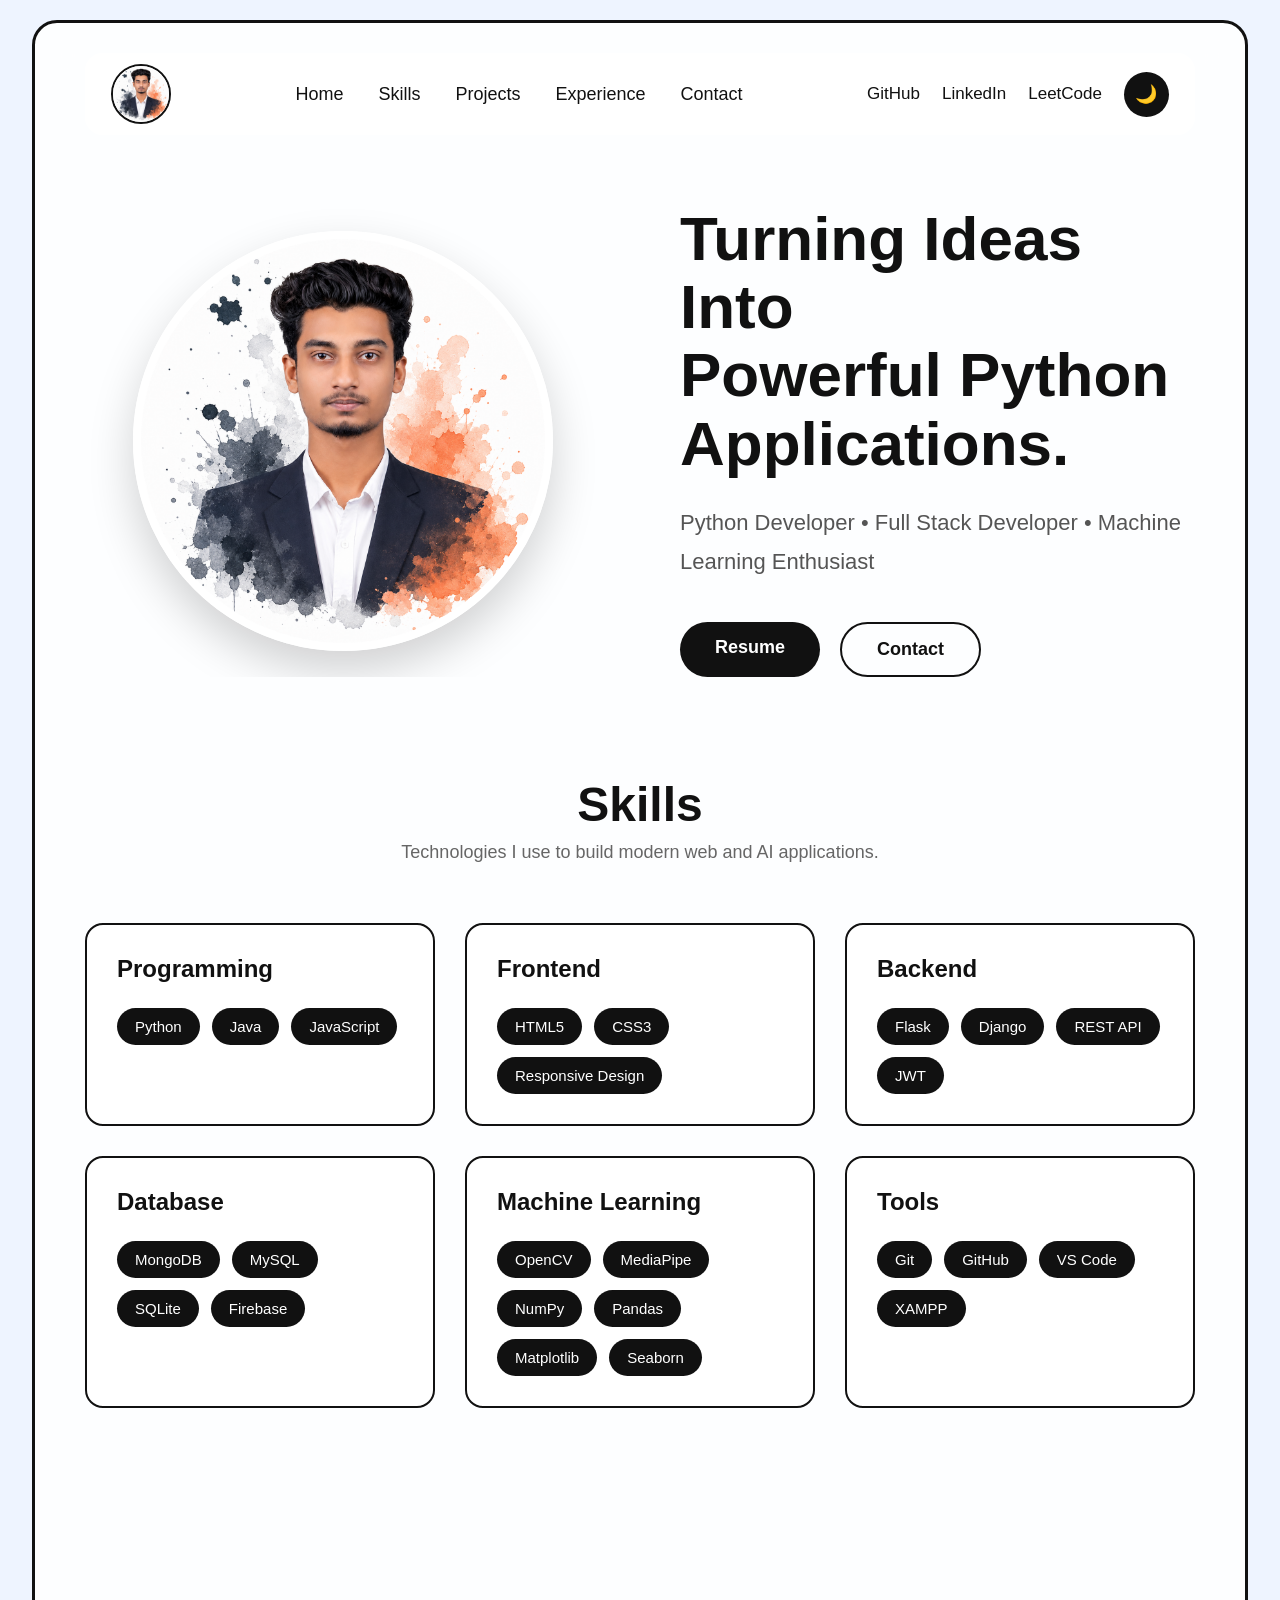
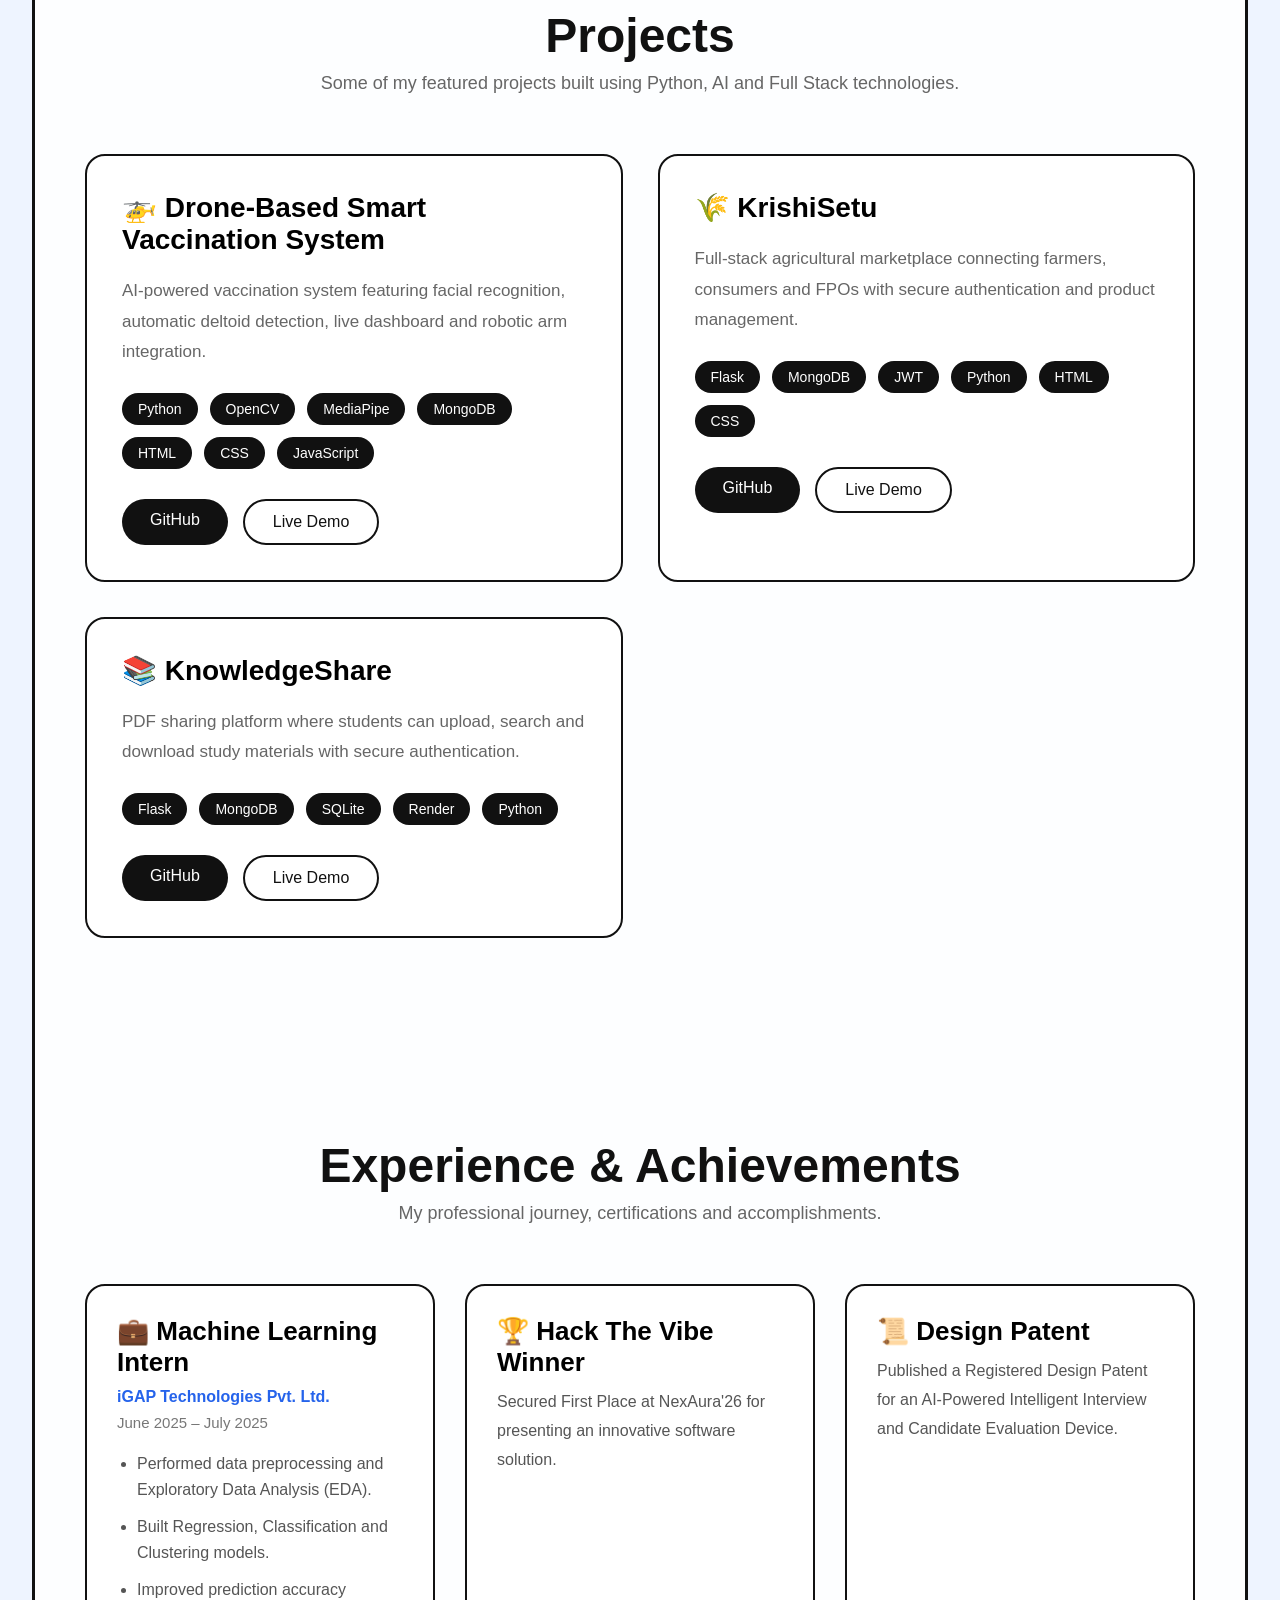
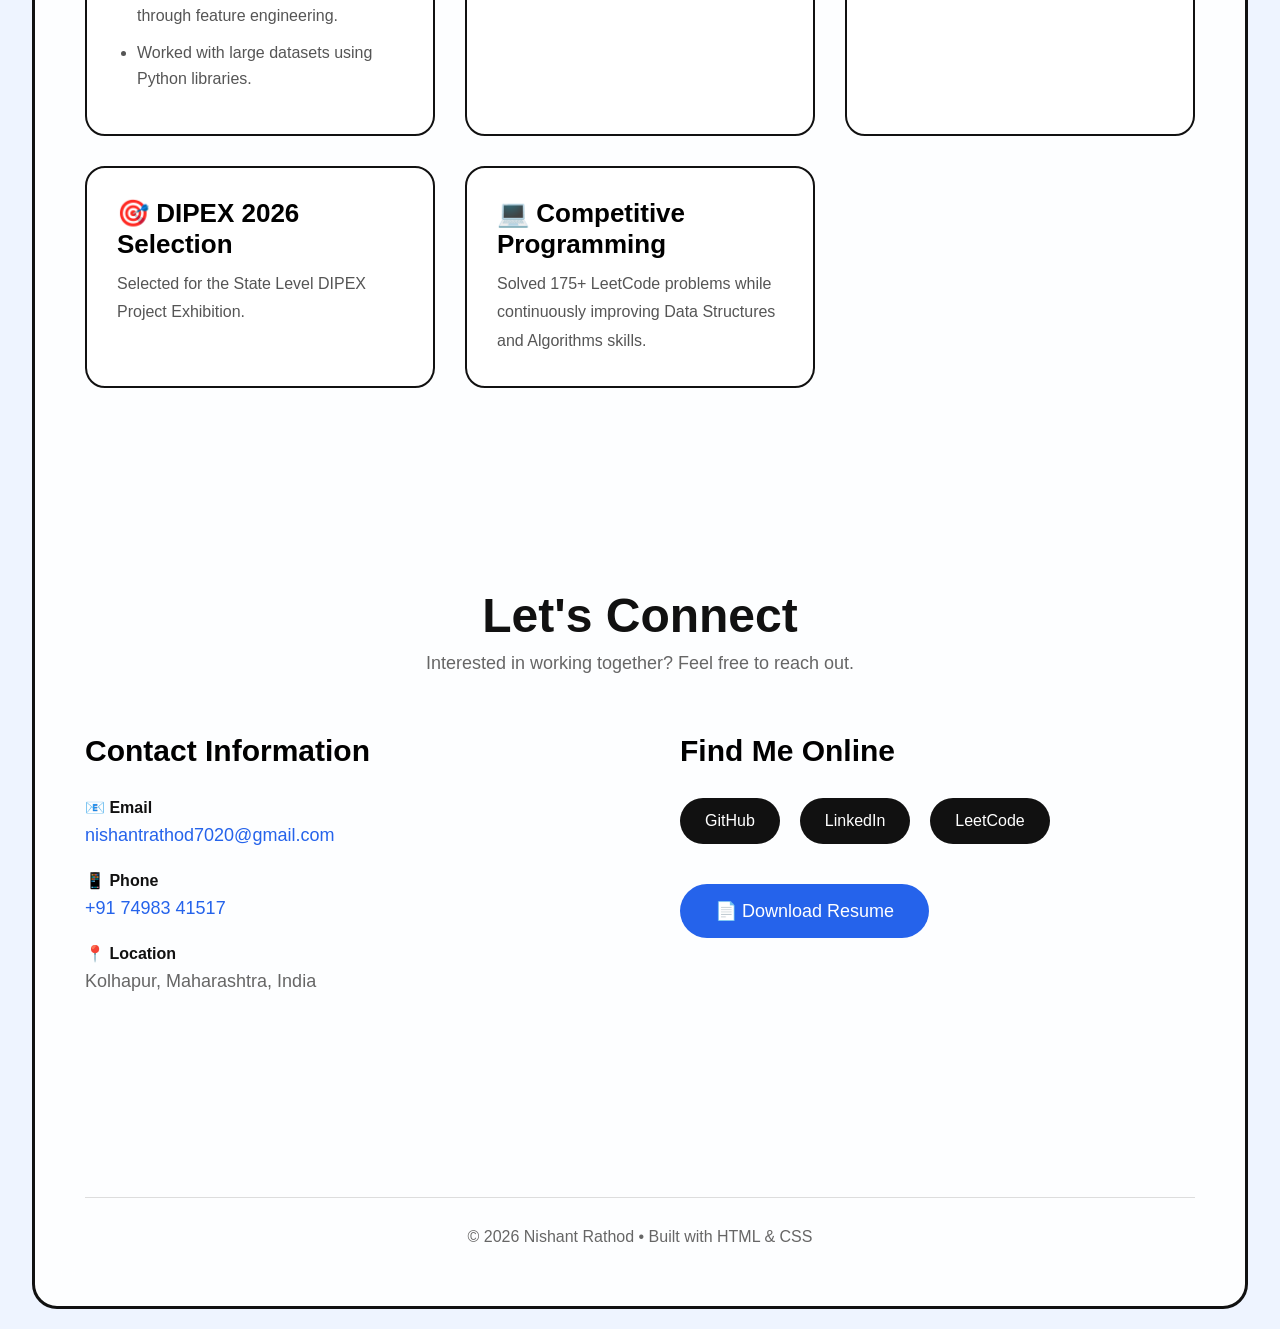
==== Frontend/index.html @ 0066ba91 "Initial portfolio website commit" ====
<!DOCTYPE html>
<html lang="en">

<head>
    <meta charset="UTF-8">
    <meta name="viewport" content="width=device-width, initial-scale=1.0">
    <title>Nishant Rathod | Portfolio</title>
    
    <link rel="stylesheet" href="style.css">
</head>

<body>

    <div class="container">

        <!-- ================= NAVBAR ================= -->

<nav>

    <!-- Logo -->

    <div class="logo">
        <a href="#home">
            <img src="/assets/Nishant Rathod Photo.png" alt="Nishant Rathod">
        </a>
    </div>

    <!-- Navigation Links -->

    <ul class="nav-links">

        <li>
            <a href="#home">Home</a>
        </li>

        <li>
            <a href="#skills">Skills</a>
        </li>

        <li>
            <a href="#projects">Projects</a>
        </li>

        <li>
            <a href="#experience">Experience</a>
        </li>

        <li>
            <a href="#contact">Contact</a>
        </li>

    </ul>

    <!-- Social Links -->

    <div class="social">

        <a href="https://github.com/NishantRathod"
           target="_blank">
            GitHub
        </a>

        <a href="https://www.linkedin.com/in/nishant-rathod-79789328b/"
           target="_blank">
            LinkedIn
        </a>

        <a href="https://leetcode.com/u/Nishantrathod14/"
           target="_blank">
            LeetCode
        </a>

        <button id="theme-toggle">
            🌙
        </button>

    </div>

</nav>

        <!-- ================= HERO SECTION ================= -->

        <section id="home" class="hero">
          

            <!-- Left Side -->

            <div class="left">

                <div class="avatar">
                    <!-- Replace with your image -->
                    <img src="/assets/Nishant Rathod Photo.png" alt="Nishant Rathod">
                </div>

            </div>

            <!-- Right Side -->

            <div class="right">

                <h1>
                    Turning Ideas Into
                    <br>
                    Powerful Python Applications.
                </h1>

                <p>
                    Python Developer • Full Stack Developer • Machine Learning Enthusiast
                </p>

                <div class="buttons">

                    <a href="/assets/Nishant_Rathod_CSE_Python_Developer_Resume.pdf"
                        target="_blank"
                        class="btn">

                        Resume

                    </a>

                    <a href="#contact" class="btn outline">

                        Contact

                    </a>

                </div>

            </div>

        </section>

        <!-- ================= SKILLS SECTION ================= -->

<section id="skills">

    <div class="section-title">
        <h2>Skills</h2>
        <p>Technologies I use to build modern web and AI applications.</p>
    </div>

    <div class="skills-container">

        <div class="skill-card">
            <h3>Programming</h3>

            <div class="skill-tags">
                <span>Python</span>
                <span>Java</span>
                <span>JavaScript</span>
            </div>

        </div>

        <div class="skill-card">
            <h3>Frontend</h3>

            <div class="skill-tags">
                <span>HTML5</span>
                <span>CSS3</span>
                <span>Responsive Design</span>
            </div>

        </div>

        <div class="skill-card">
            <h3>Backend</h3>

            <div class="skill-tags">
                <span>Flask</span>
                <span>Django</span>
                <span>REST API</span>
                <span>JWT</span>
            </div>

        </div>

        <div class="skill-card">
            <h3>Database</h3>

            <div class="skill-tags">
                <span>MongoDB</span>
                <span>MySQL</span>
                <span>SQLite</span>
                <span>Firebase</span>
            </div>

        </div>

        <div class="skill-card">
            <h3>Machine Learning</h3>

            <div class="skill-tags">
                <span>OpenCV</span>
                <span>MediaPipe</span>
                <span>NumPy</span>
                <span>Pandas</span>
                <span>Matplotlib</span>
                <span>Seaborn</span>
            </div>

        </div>

        <div class="skill-card">
            <h3>Tools</h3>

            <div class="skill-tags">
                <span>Git</span>
                <span>GitHub</span>
                <span>VS Code</span>
                <span>XAMPP</span>
            </div>

        </div>

    </div>

</section>

<!-- ================= PROJECTS ================= -->

<section id="projects">

    <div class="section-title">
        <h2>Projects</h2>
        <p>Some of my featured projects built using Python, AI and Full Stack technologies.</p>
    </div>

    <div class="projects-container">

        <!-- Project 1 -->

        <div class="project-card">

            <h3>🚁 Drone-Based Smart Vaccination System</h3>

            <p>
                AI-powered vaccination system featuring facial recognition,
                automatic deltoid detection, live dashboard and robotic arm integration.
            </p>

            <div class="project-tech">
                <span>Python</span>
                <span>OpenCV</span>
                <span>MediaPipe</span>
                <span>MongoDB</span>
                <span>HTML</span>
                <span>CSS</span>
                <span>JavaScript</span>
            </div>

            <div class="project-buttons">

                <a href="https://github.com/NishantRathod/Smart-Drone-vaccination-system" class="project-btn">
                    GitHub
                </a>

                <a href="https://nishantrathodcse-smart-drone-vaccination.onrender.com/" class="project-btn outline-btn">
                    Live Demo
                </a>

            </div>

        </div>

        <!-- Project 2 -->

        <div class="project-card">

            <h3>🌾 KrishiSetu</h3>

            <p>
                Full-stack agricultural marketplace connecting farmers,
                consumers and FPOs with secure authentication and product management.
            </p>

            <div class="project-tech">
                <span>Flask</span>
                <span>MongoDB</span>
                <span>JWT</span>
                <span>Python</span>
                <span>HTML</span>
                <span>CSS</span>
            </div>

            <div class="project-buttons">

                <a href="https://github.com/NishantRathod/KrishiSetu" class="project-btn">
                    GitHub
                </a>

                <a href="https://nishantrathod-krishisetu-webapp.netlify.app/" class="project-btn outline-btn">
                    Live Demo
                </a>

            </div>

        </div>

        <!-- Project 3 -->

        <div class="project-card">

            <h3>📚 KnowledgeShare</h3>

            <p>
                PDF sharing platform where students can upload,
                search and download study materials with secure authentication.
            </p>

            <div class="project-tech">
                <span>Flask</span>
                <span>MongoDB</span>
                <span>SQLite</span>
                <span>Render</span>
                <span>Python</span>
            </div>

            <div class="project-buttons">

                <a href="https://github.com/NishantRathod/KnowledgeShare---PDF-Sharing-Platform" class="project-btn">
                    GitHub
                </a>

                <a href="https://nishantrathodcse-knowledgeshare-pdf-sbuh.onrender.com/" class="project-btn outline-btn">
                   Live Demo
                </a>

            </div>

        </div>

    </div>

</section>

<!-- ================= EXPERIENCE & ACHIEVEMENTS ================= -->

<section id="experience">

    <div class="section-title">
        <h2>Experience & Achievements</h2>
        <p>My professional journey, certifications and accomplishments.</p>
    </div>

    <div class="experience-container">

        <!-- Experience -->

        <div class="experience-card">

            <h3>💼 Machine Learning Intern</h3>

            <h4>iGAP Technologies Pvt. Ltd.</h4>

            <span>June 2025 – July 2025</span>

            <ul>

                <li>Performed data preprocessing and Exploratory Data Analysis (EDA).</li>

                <li>Built Regression, Classification and Clustering models.</li>

                <li>Improved prediction accuracy through feature engineering.</li>

                <li>Worked with large datasets using Python libraries.</li>

            </ul>

        </div>

        <!-- Achievement -->

        <div class="experience-card">

            <h3>🏆 Hack The Vibe Winner</h3>

            <p>

                Secured First Place at NexAura'26 for presenting an innovative
                software solution.

            </p>

        </div>

        <!-- Patent -->

        <div class="experience-card">

            <h3>📜 Design Patent</h3>

            <p>

                Published a Registered Design Patent for an
                AI-Powered Intelligent Interview and Candidate Evaluation Device.

            </p>

        </div>

        <!-- Dipex -->

        <div class="experience-card">

            <h3>🎯 DIPEX 2026 Selection</h3>

            <p>

                Selected for the State Level DIPEX Project Exhibition.

            </p>

        </div>

        <!-- Coding -->

        <div class="experience-card">

            <h3>💻 Competitive Programming</h3>

            <p>

                Solved 175+ LeetCode problems while continuously improving
                Data Structures and Algorithms skills.

            </p>

        </div>

    </div>

</section>


<!-- ================= CONTACT ================= -->

<section id="contact">

    <div class="section-title">
        <h2>Let's Connect</h2>
        <p>Interested in working together? Feel free to reach out.</p>
    </div>

    <div class="contact-container">

        <div class="contact-left">

            <h3>Contact Information</h3>

            <div class="contact-item">
                <h4>📧 Email</h4>
                <p>
                    <a href="mailto:nishantrathod7020@gmail.com">
                        nishantrathod7020@gmail.com
                    </a>
                </p>
            </div>

            <div class="contact-item">
                <h4>📱 Phone</h4>
                <p>
                    <a href="tel:+917498341517">
                        +91 74983 41517
                    </a>
                </p>
            </div>

            <div class="contact-item">
                <h4>📍 Location</h4>
                <p>Kolhapur, Maharashtra, India</p>
            </div>

        </div>

        <div class="contact-right">

            <h3>Find Me Online</h3>

            <div class="social-buttons">

                <a href="https://github.com/NishantRathod" target="_blank">
                    GitHub
                </a>

                <a href="YOUR_LINKEDIN_LINK" target="_blank">
                    LinkedIn
                </a>

                <a href="https://leetcode.com/u/Nishantrathod14/" target="_blank">
                    LeetCode
                </a>

            </div>

            <a href="Nishant_Rathod_CSE_Python_Developer_Resume.pdf"
               target="_blank"
               class="download-btn">

                📄 Download Resume

            </a>

        </div>

    </div>

</section>

<!-- ================= FOOTER ================= -->

<footer>

    <p>

        © 2026 Nishant Rathod • Built with HTML & CSS

    </p>

</footer>

    </div>
    <script src="script.js"></script>
</body>

</html>
---- Frontend/style.css ----
/* ================= GLOBAL ================= */

* {
    margin: 0;
    padding: 0;
    box-sizing: border-box;
}

body{
    background:#eef4ff;
    font-family:Arial, Helvetica, sans-serif;
}

/* ================= CONTAINER ================= */

.container {
    width: 95%;
    max-width: 1500px;
    margin: 20px auto;
    padding: 30px 50px;
    border: 3px solid #111;
    border-radius: 25px;


    background:rgba(255,255,255,.88);

    backdrop-filter:blur(20px);

    -webkit-backdrop-filter:blur(20px);

}


/* ================= NAVBAR ================= */

nav{
    position: sticky;
    top: 15px;

    display: flex;
    justify-content: space-between;
    align-items: center;

    padding:10px 25px;

    margin-bottom: 70px;

    background: rgba(255,255,255,0.55);

    backdrop-filter: blur(15px);
    -webkit-backdrop-filter: blur(15px);

    border: 1px solid rgba(255,255,255,0.35);

    border-radius: 18px;

    transition: all .4s ease;

    z-index: 1000;
}

/* Navbar after scrolling */

nav.scrolled{

    background: rgba(255,255,255,.85);

    box-shadow: 0 10px 30px rgba(0,0,0,.12);
}

/* ================= LOGO ================= */

.logo{

    width:60px;
    height:60px;

    border-radius:50%;
    overflow:hidden;

    border:2px solid #111;

    cursor:pointer;

    transition:.4s ease;
}

.logo img{

    width:100%;
    height:100%;
    object-fit:cover;
}

.logo:hover{

    transform:scale(1.08) rotate(5deg);

    box-shadow:0 8px 20px rgba(0,0,0,.25);
}

/* ================= NAV LINKS ================= */

.nav-links{

    display:flex;
    align-items:center;
    gap:35px;

    list-style:none;
}

.nav-links a{

    position:relative;

    text-decoration:none;

    color:#111;

    font-size:18px;

    font-weight:500;

    transition:.3s ease;
}

.nav-links a:hover{

    color:#2563eb;
}

/* Animated underline */

.nav-links a::after{

    content:"";

    position:absolute;

    left:0;

    bottom:-6px;

    width:0;

    height:2px;

    background:#2563eb;

    transition:.3s ease;
}

.nav-links a:hover::after{

    width:100%;
}

/* ================= SOCIAL ================= */

.social{

    display:flex;
    align-items:center;
    gap:22px;
}

.social a{

    text-decoration:none;

    color:#111;

    font-size:17px;

    transition:.3s ease;
}

.social a:hover{

    color:#2563eb;
}

/* ================= THEME BUTTON ================= */

#theme-toggle{

    width:46px;
    height:46px;

    border:none;

    border-radius:50%;

    background:#111;

    color:white;

    font-size:18px;

    cursor:pointer;

    transition:.4s ease;
}

#theme-toggle:hover{

    transform:rotate(180deg) scale(1.1);
}

/* ================= DARK MODE ================= */

body.dark nav{

    background:rgba(30,41,59,.65);

    border:1px solid rgba(255,255,255,.08);
}

body.dark nav.scrolled{

    background:rgba(30,41,59,.92);

    box-shadow:0 10px 35px rgba(0,0,0,.45);
}

body.dark .nav-links a{

    color:white;
}

body.dark .social a{

    color:white;
}

body.dark .nav-links a:hover,
body.dark .social a:hover{

    color:#60a5fa;
}

body.dark .logo{

    border-color:white;
}

body.dark #theme-toggle{

    background:white;

    color:#111;
}

/* ================= MOBILE ================= */

@media(max-width:900px){

    nav{

        flex-direction:column;

        gap:20px;

        padding:20px;
    }

    .nav-links{

        flex-wrap:wrap;

        justify-content:center;
    }

    .social{

        flex-wrap:wrap;

        justify-content:center;
    }

}

/* ================= HERO ================= */

.hero{

    position:relative;

    display:flex;

    justify-content:space-between;

    align-items:center;

    gap:80px;

    overflow:hidden;

    isolation:isolate;

}



/* ================= LEFT ================= */

.left {
    flex: 1;
    display: flex;
    justify-content: center;
}

/* ================= PROFILE IMAGE ================= */

.avatar{
    width:420px;
    height:420px;

    border-radius:50%;
    overflow:hidden;

    border:8px solid white;

    box-shadow:0 20px 45px rgba(0,0,0,.18);

    animation:float 4s ease-in-out infinite;

    transition:transform .4s ease,
               box-shadow .4s ease;
}

.avatar img{
    width:100%;
    height:100%;
    object-fit:cover;
}

.avatar:hover{

    transform:scale(1.05) rotate(2deg);

    box-shadow:0 30px 60px rgba(37,99,235,.35);

}

/* ================= FLOAT ANIMATION ================= */

@keyframes float{

    0%{

        transform:translateY(0px);

    }

    50%{

        transform:translateY(-18px);

    }

    100%{

        transform:translateY(0px);

    }

}

/* ================= RIGHT ================= */

.right {
    flex: 1;
}

.right h1 {
    font-size: 62px;
    line-height: 1.1;
    color: #111;
    margin-bottom: 25px;
}

.right p {
    font-size: 22px;
    line-height: 1.8;
    color: #555;
    margin-bottom: 40px;
}

/* ================= BUTTONS ================= */

.buttons {
    display: flex;
    gap: 20px;
}

.btn {
    display: inline-block;
    padding: 15px 35px;
    border-radius: 50px;
    background: #111;
    color: white;
    text-decoration: none;
    font-size: 18px;
    font-weight: 600;
    transition: 0.3s;
}

.btn:hover {
    transform: translateY(-4px);
    background: #333;
}

.outline {
    background: transparent;
    color: #111;
    border: 2px solid #111;
}

.outline:hover {
    background: #111;
    color: white;
}

/* ================= RESPONSIVE ================= */

@media (max-width: 992px) {

    .container {
        padding: 25px;
    }

    nav {
        flex-direction: column;
        gap: 25px;
    }

    .hero {
        flex-direction: column;
        text-align: center;
        gap: 50px;
    }

    .avatar {
        width: 300px;
        height: 300px;
    }

    .right h1 {
        font-size: 42px;
    }

    .right p {
        font-size: 18px;
    }

    .buttons {
        justify-content: center;
    }
}

.logo{
    width:60px;
    height:60px;
    border-radius:50%;
    overflow:hidden;
    border:2px solid #111;
    cursor:pointer;
    transition:0.3s;
}

.logo img{
    width:100%;
    height:100%;
    object-fit:cover;
}

.logo:hover{
    transform:scale(1.08);
    box-shadow:0 5px 15px rgba(0,0,0,0.2);
}

/* ================= SKILLS ================= */

#skills{
    padding:100px 0;
}

.section-title{
    text-align:center;
    margin-bottom:60px;
}

.section-title h2{
    font-size:48px;
    color:#111;
    margin-bottom:10px;
}

.section-title p{
    font-size:18px;
    color:#666;
}

.skills-container{
    display:grid;
    grid-template-columns:repeat(auto-fit,minmax(320px,1fr));
    gap:30px;
}

.skill-card{
    background:#fff;
    border:2px solid #111;
    border-radius:18px;
    padding:30px;
    transition:.3s;
}

.skill-card:hover{
    transform:translateY(-8px);
    box-shadow:0 15px 30px rgba(0,0,0,.12);
}

.skill-card h3{
    margin-bottom:25px;
    font-size:24px;
    color:#111;
}

.skill-tags{
    display:flex;
    flex-wrap:wrap;
    gap:12px;
}

.skill-tags span{
    padding:10px 18px;
    background:#111;
    color:#fff;
    border-radius:50px;
    font-size:15px;
    transition:.3s;
}

.skill-tags span:hover{
    background:#2563eb;
    cursor:pointer;
}


/* ================= PROJECTS ================= */

#projects{
    padding:100px 0;
}

.projects-container{
    display:grid;
    grid-template-columns:repeat(auto-fit,minmax(350px,1fr));
    gap:35px;
}

.project-card{

    border:2px solid #111;
    border-radius:20px;
    padding:35px;
    background:#fff;

    transition:.3s;
}

.project-card:hover{

    transform:translateY(-10px);
    box-shadow:0 20px 40px rgba(0,0,0,.15);

}

.project-card h3{

    font-size:28px;
    margin-bottom:20px;
}

.project-card p{

    font-size:17px;
    line-height:1.8;
    color:#666;
    margin-bottom:25px;
}

.project-tech{

    display:flex;
    flex-wrap:wrap;
    gap:12px;
    margin-bottom:30px;
}

.project-tech span{

    background:#111;
    color:white;
    padding:8px 16px;
    border-radius:30px;
    font-size:14px;
}

.project-buttons{

    display:flex;
    gap:15px;
}

.project-btn{

    text-decoration:none;
    background:#111;
    color:white;

    padding:12px 28px;
    border-radius:50px;

    transition:.3s;
}

.project-btn:hover{

    background:#2563eb;
}

.outline-btn{

    background:white;
    color:#111;
    border:2px solid #111;
}

.outline-btn:hover{

    background:#111;
    color:white;
}


/* ================= EXPERIENCE ================= */

#experience{

    padding:100px 0;
}

.experience-container{

    display:grid;
    grid-template-columns:repeat(auto-fit,minmax(320px,1fr));
    gap:30px;
}

.experience-card{

    border:2px solid #111;
    border-radius:20px;

    padding:30px;

    background:white;

    transition:.3s;
}

.experience-card:hover{

    transform:translateY(-8px);

    box-shadow:0 15px 30px rgba(0,0,0,.15);
}

.experience-card h3{

    font-size:26px;

    margin-bottom:10px;
}

.experience-card h4{

    color:#2563eb;

    margin-bottom:8px;
}

.experience-card span{

    display:block;

    color:#777;

    margin-bottom:20px;

    font-size:15px;
}

.experience-card ul{

    padding-left:20px;
}

.experience-card li{

    margin-bottom:12px;

    line-height:1.6;

    color:#555;
}

.experience-card p{

    color:#555;

    line-height:1.8;
}



/* ================= CONTACT ================= */

#contact{

    padding:100px 0;
}

.contact-container{

    display:flex;
    justify-content:space-between;
    gap:80px;
    margin-top:50px;
}

.contact-left,
.contact-right{

    flex:1;
}

.contact-left h3,
.contact-right h3{

    font-size:30px;
    margin-bottom:30px;
}

.contact-item{

    margin-bottom:25px;
}

.contact-item h4{

    margin-bottom:8px;
    color:#111;
}

.contact-item p{

    color:#666;
    font-size:18px;
}

.contact-item a{

    text-decoration:none;
    color:#2563eb;
}

.social-buttons{

    display:flex;
    flex-wrap:wrap;
    gap:20px;

    margin-bottom:40px;
}

.social-buttons a{

    text-decoration:none;

    background:#111;

    color:white;

    padding:14px 25px;

    border-radius:50px;

    transition:.3s;
}

.social-buttons a:hover{

    background:#2563eb;
}

.download-btn{

    display:inline-block;

    text-decoration:none;

    background:#2563eb;

    color:white;

    padding:16px 35px;

    border-radius:50px;

    font-size:18px;

    transition:.3s;
}

.download-btn:hover{

    transform:translateY(-5px);

    background:#1746b2;
}

/* ================= FOOTER ================= */

footer{

    margin-top:80px;

    border-top:1px solid #ddd;

    padding:30px 0;

    text-align:center;

    color:#666;

    font-size:16px;
}

/* ================= RESPONSIVE ================= */

@media(max-width:900px){

.contact-container{

    flex-direction:column;

    gap:50px;

}

.social-buttons{

    justify-content:center;
}

}

/* ================= THEME TOGGLE ================= */

#theme-toggle{
    width:45px;
    height:45px;

    border:none;
    border-radius:50%;

    background:#111;
    color:white;

    font-size:18px;
    cursor:pointer;

    transition:.3s;
}

#theme-toggle:hover{
    transform:rotate(180deg);
}

/* ================= DARK MODE ================= */

body.dark{
    background:#111827;
    color:white;
}

body.dark .container{
    background:#1f2937;
    border-color:#fff;
}

body.dark h1,
body.dark h2,
body.dark h3,
body.dark h4{
    color:white;
}

body.dark p{
    color:#d1d5db;
}

body.dark .nav-links a,
body.dark .social a{
    color:white;
}

body.dark .skill-card,
body.dark .project-card,
body.dark .experience-card{

    background:#374151;
    border-color:#555;
}

body.dark .btn{

    background:white;
    color:#111;
}

body.dark .outline{

    background:transparent;
    color:white;
    border-color:white;
}

body.dark .project-tech span,
body.dark .skill-tags span{

    background:#2563eb;
}

body.dark footer{

    color:#ddd;
    border-color:#555;
}

body.dark .avatar{

    box-shadow:0 20px 50px rgba(96,165,250,.25);

}
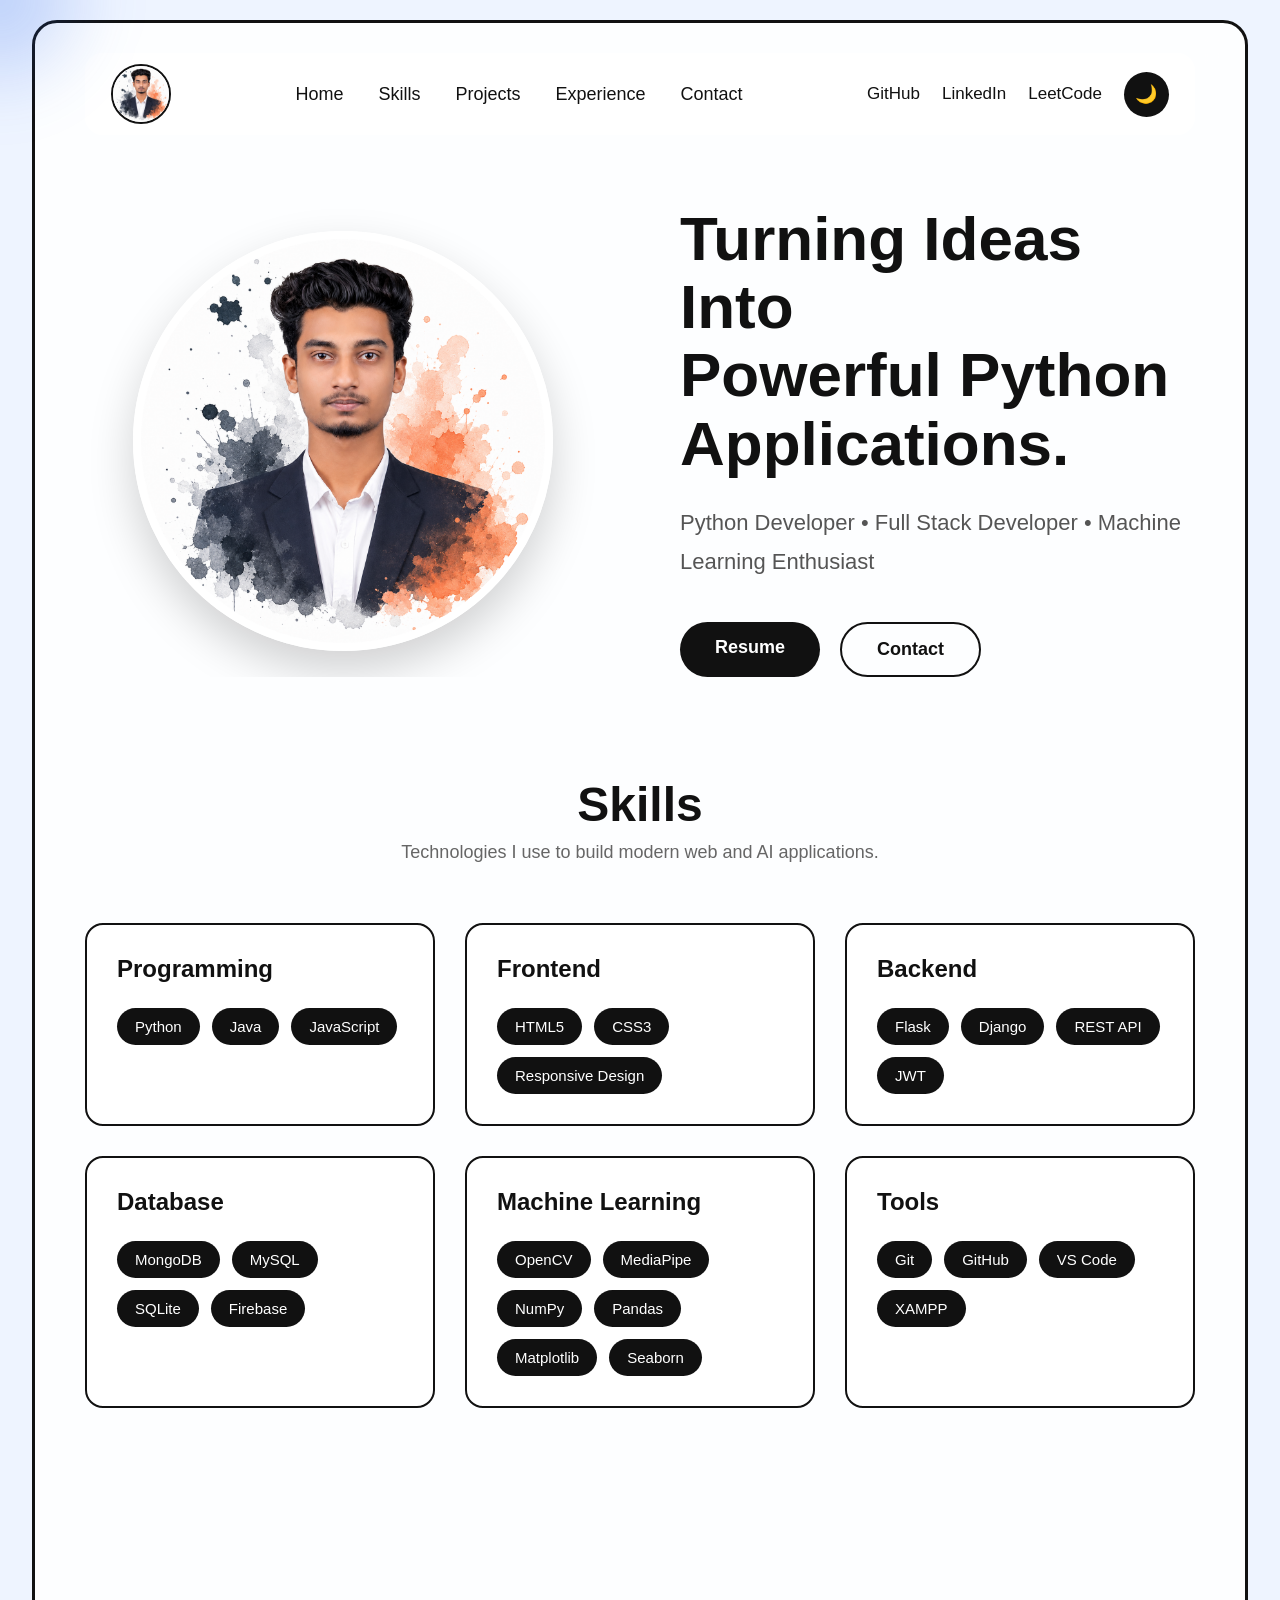
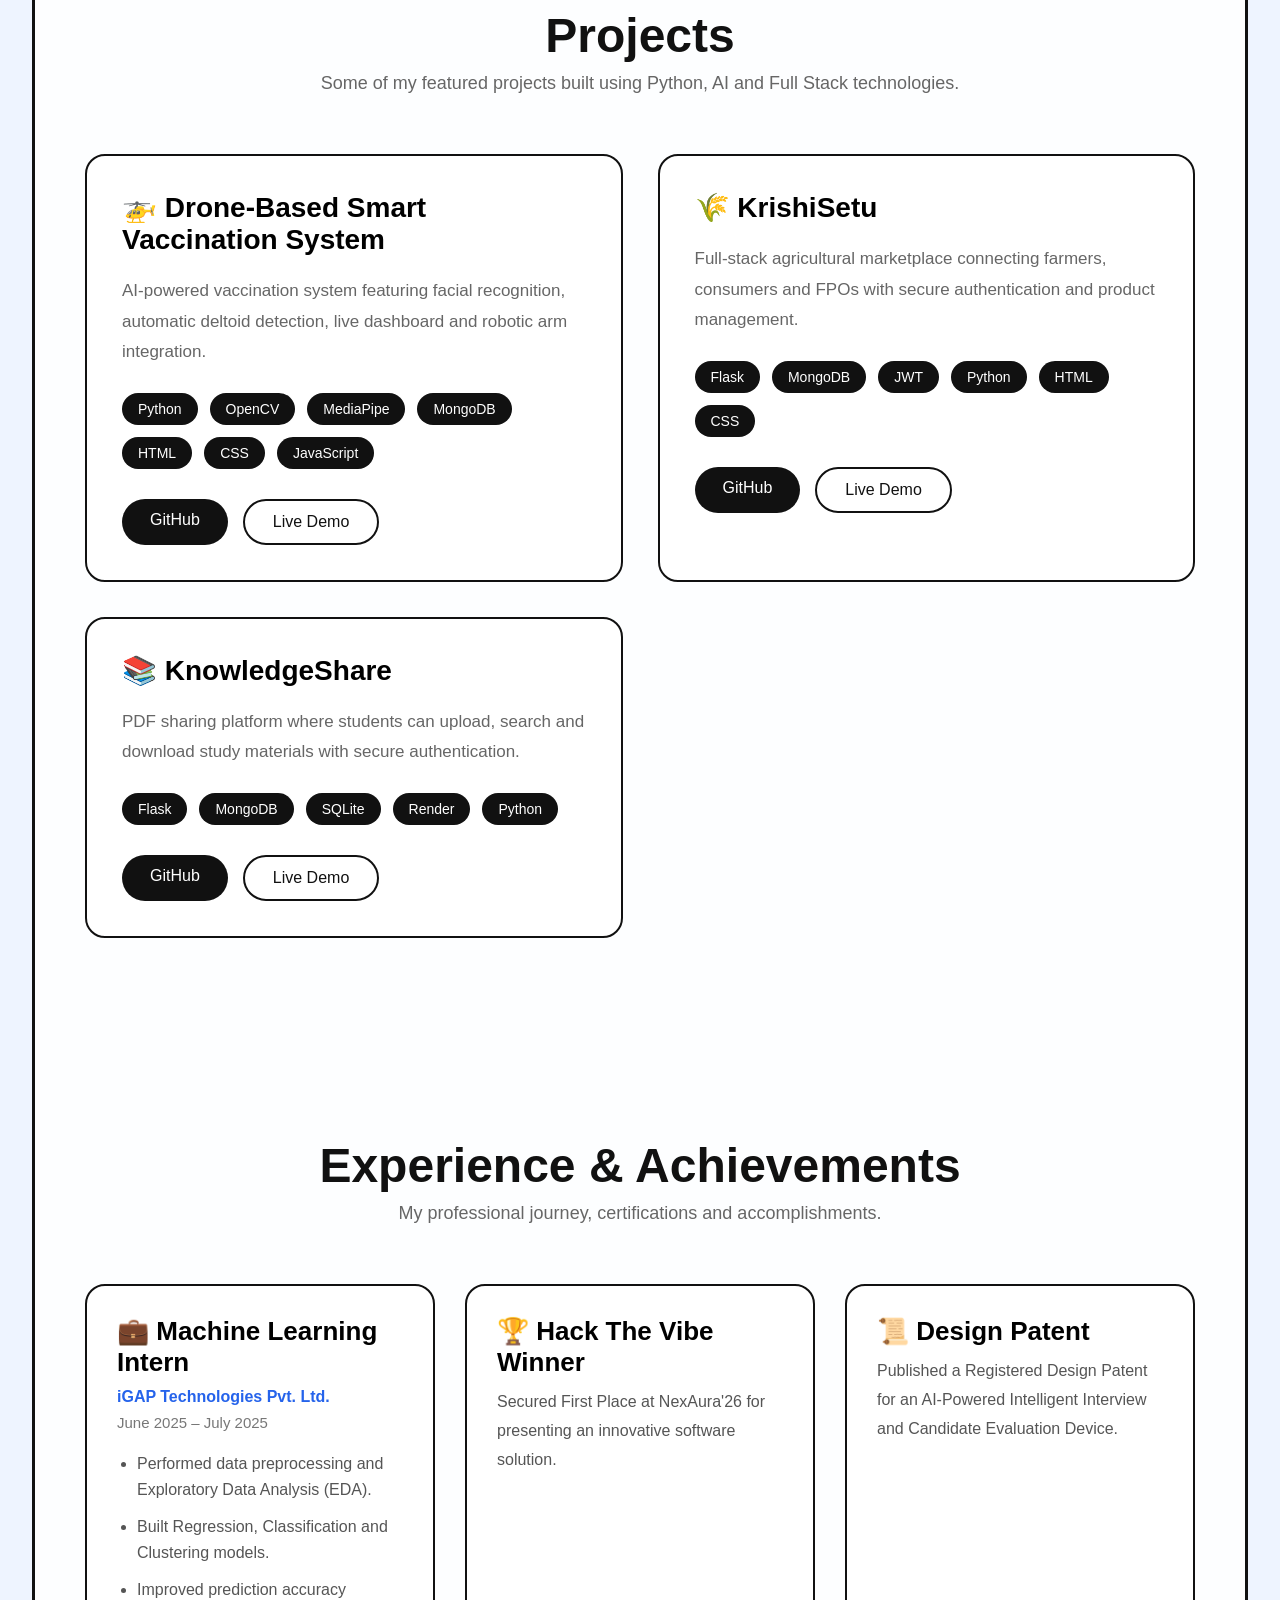
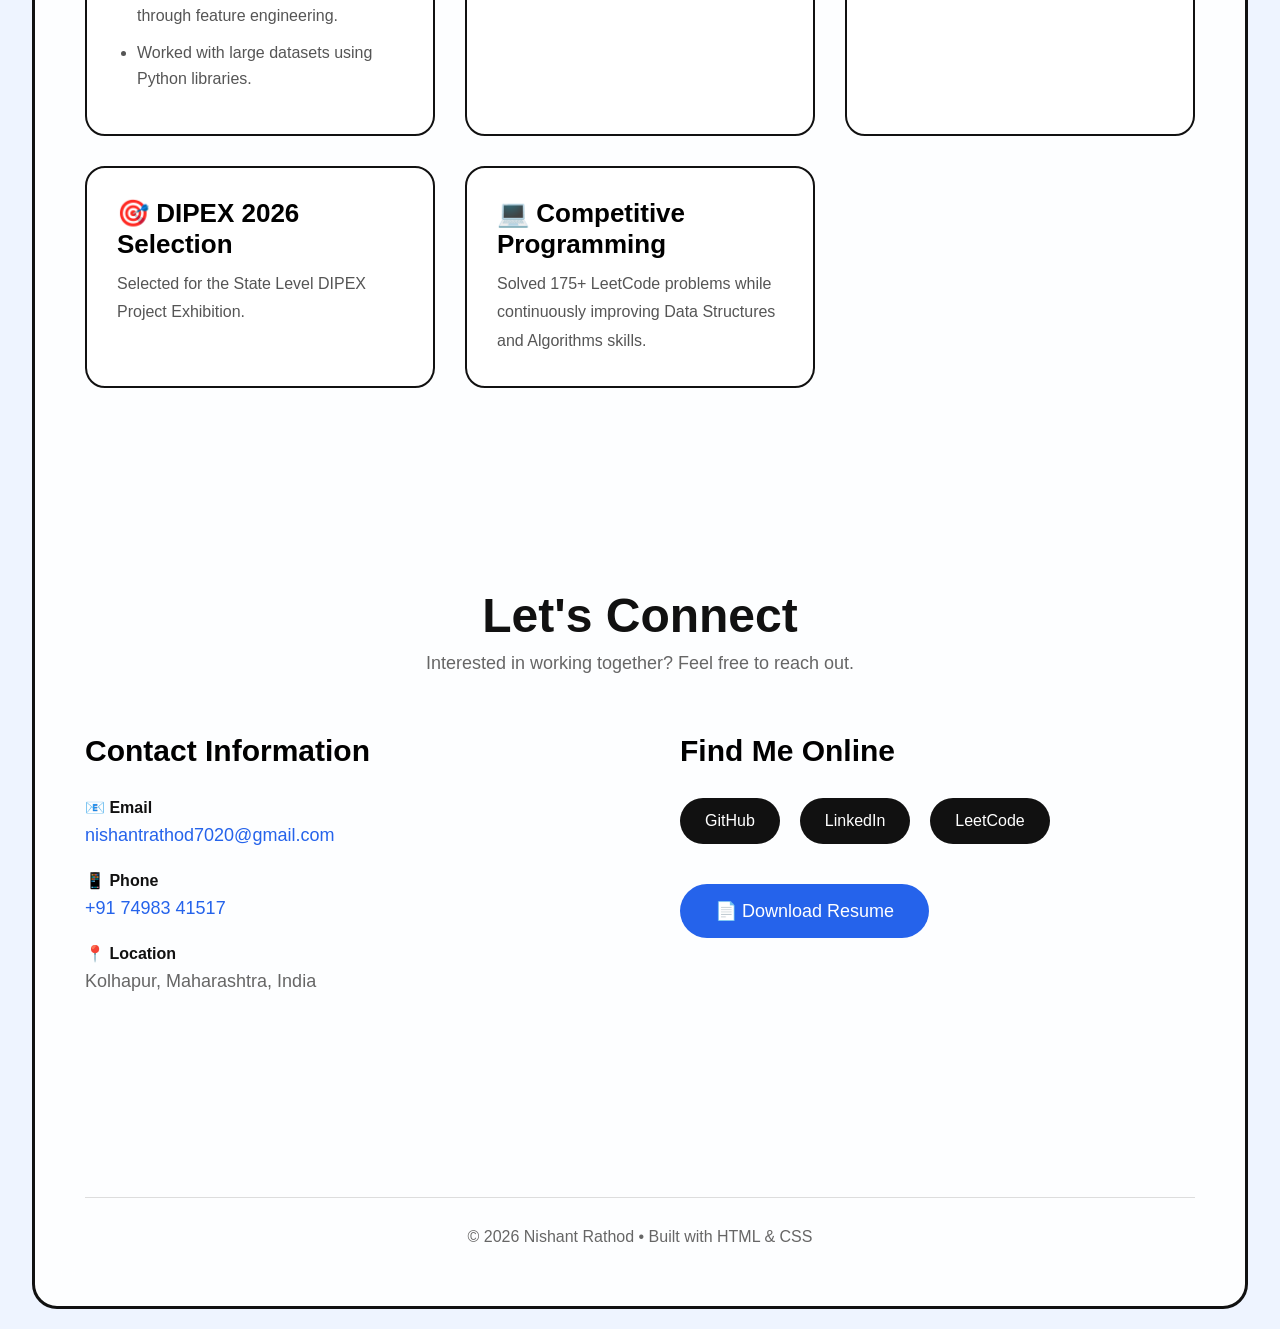
==== commit 93ea3434: "Redesign portfolio UI with modern responsive layout" ====
--- a/Frontend/index.html
+++ b/Frontend/index.html
@@ -11,9 +11,11 @@
 
 <body>
 
+    
+    <div class="cursor-glow"></div>
     <div class="container">
 
-        <!-- ================= NAVBAR ================= -->
+    <!-- ================= NAVBAR ================= -->
 
 <nav>
 
@@ -82,7 +84,7 @@
 
         <section id="home" class="hero">
           
-
+            
             <!-- Left Side -->
 
             <div class="left">
--- a/Frontend/style.css
+++ b/Frontend/style.css
@@ -956,4 +956,48 @@
 
     box-shadow:0 20px 50px rgba(96,165,250,.25);
 
+}
+
+
+/* ================= CURSOR GLOW ================= */
+
+.cursor-glow{
+
+    position:fixed;
+
+    width:220px;
+    height:220px;
+
+    border-radius:50%;
+
+    background:radial-gradient(circle,
+                rgba(37,99,235,.28) 0%,
+                rgba(37,99,235,.12) 40%,
+                transparent 75%);
+
+    filter:blur(25px);
+
+    pointer-events:none;
+
+    left:0;
+    top:0;
+
+    transform:translate(-50%,-50%);
+
+    z-index:9999;
+
+    transition:
+        width .3s ease,
+        height .3s ease,
+        background .3s ease;
+}
+
+/* Dark Mode */
+
+body.dark .cursor-glow{
+
+    background:radial-gradient(circle,
+                rgba(96,165,250,.35) 0%,
+                rgba(96,165,250,.15) 40%,
+                transparent 75%);
 }
